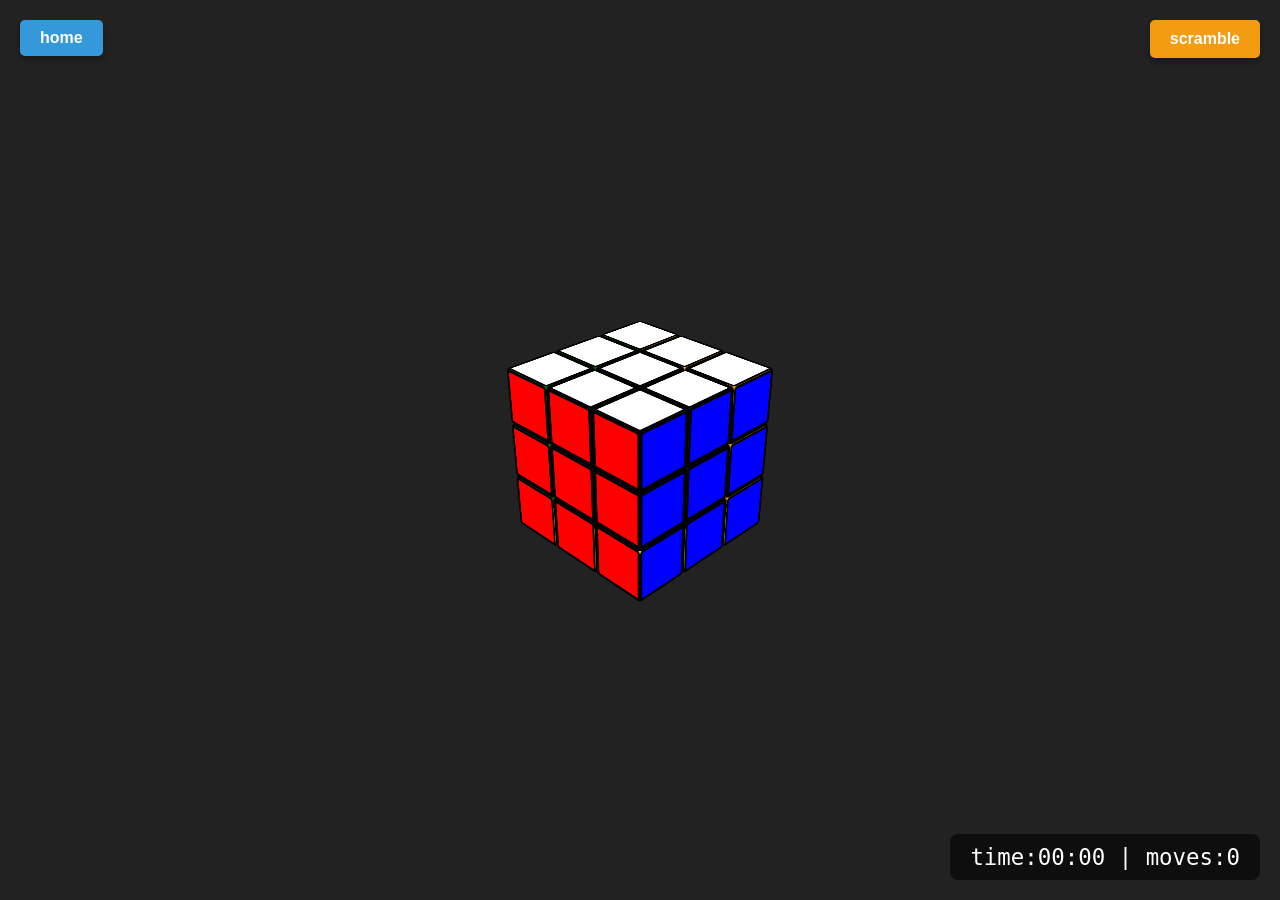
==== rubikscube/index.html @ eaffe53f "fix: home routing" ====
<!DOCTYPE html>
<html lang="en">
<head>
    <meta charset="UTF-8">
    <meta name="viewport" content="width=device-width, initial-scale=1.0">
    <link rel="stylesheet" href="style.css">
    <title>Rubik's Cube Simulator</title>
</head>
<body>
    <a id="homeBtn" href="/index.html">home</a>
    <button id="scrambleBtn">scramble</button>
    <div id="statusHUD">
        time:<span id="timerDisplay">00:00</span> | moves:<span id="moveCountDisplay">0</span>
    </div>
    <div class="scene">
        <div class="cube" id="cube">
        </div>
    </div>
    <script src="script.js"></script>
</body>
</html>
---- rubikscube/style.css ----
body {
    display: flex;
    flex-direction: column;
    justify-content: center;
    align-items: center;
    height: 100vh;
    margin: 0;
    background-color: #222;
    color: white;
    font-family: sans-serif;
    overflow: hidden;
    user-select: none; /* テキスト選択を無効化 */
}

.instructions {
    margin-bottom: 50px;
    font-size: 1.2rem;
}

.scene {
    width: 200px;
    height: 200px;
    perspective: 800px; /* 3D空間の奥行き */
}

.cube {
    width: 100%;
    height: 100%;
    position: relative;
    transform-style: preserve-3d;
    transform: rotateX(-30deg) rotateY(-45deg); /* 初期角度 */
}

.cubie {
    width: 58px;
    height: 58px;
    position: absolute;
    top: 71px; 
    left: 71px;
    transform-style: preserve-3d;
}

.layer {
    position: absolute;
    width: 100%;
    height: 100%;
    transform-style: preserve-3d;
    transition: transform 0.3s ease-in-out;
}

.face {
    position: absolute;
    width: 58px;
    height: 58px;
    background-color: #000;
    border: 3px solid #000;
    border-radius: 4px;
    box-sizing: border-box;
    cursor: grab;
}

.face:active {
    cursor: grabbing;
}

/* 各面の3D配置 (Z軸をブロックの半分=29pxずつずらす) */
.front  { transform: rotateY(  0deg) translateZ(29px); }
.back   { transform: rotateY(180deg) translateZ(29px); }
.right  { transform: rotateY( 90deg) translateZ(29px); }
.left   { transform: rotateY(-90deg) translateZ(29px); }
.top    { transform: rotateX( 90deg) translateZ(29px); }
.bottom { transform: rotateX(-90deg) translateZ(29px); }

#scrambleBtn {
    position: absolute;
    top: 20px;
    right: 20px;
    padding: 10px 20px;
    font-size: 1rem;
    font-weight: bold;
    background-color: #f39c12;
    color: #fff;
    border: none;
    border-radius: 5px;
    cursor: pointer;
    box-shadow: 0 4px 6px rgba(0,0,0,0.3);
    transition: background 0.2s, transform 0.1s;
}

#scrambleBtn:hover {
    background-color: #e67e22;
}

#scrambleBtn:active {
    transform: scale(0.95);
}

#scrambleBtn:disabled {
    background-color: #7f8c8d;
    cursor: default;
    transform: none;
}

#homeBtn {
    position: absolute;
    top: 20px;
    left: 20px;
    padding: 10px 20px;
    font-size: 1rem;
    font-weight: bold;
    background-color: #3498db;
    color: #fff;
    text-decoration: none;
    border-radius: 5px;
    cursor: pointer;
    box-shadow: 0 4px 6px rgba(0,0,0,0.3);
    transition: background 0.2s, transform 0.1s;
    font-family: sans-serif;
    line-height: 1;
}

#homeBtn:hover {
    background-color: #2980b9;
}

#homeBtn:active {
    transform: scale(0.95);
}

#statusHUD {
    position: absolute;
    right: 20px;
    bottom: 20px;
    font-size: 1.4rem;
    font-family: monospace;
    background-color: rgba(0, 0, 0, 0.6);
    color: white;
    padding: 10px 20px;
    border-radius: 8px;
    pointer-events: none; /* ドラック操作の邪魔にならないようクリック貫通 */
    z-index: 10;
}
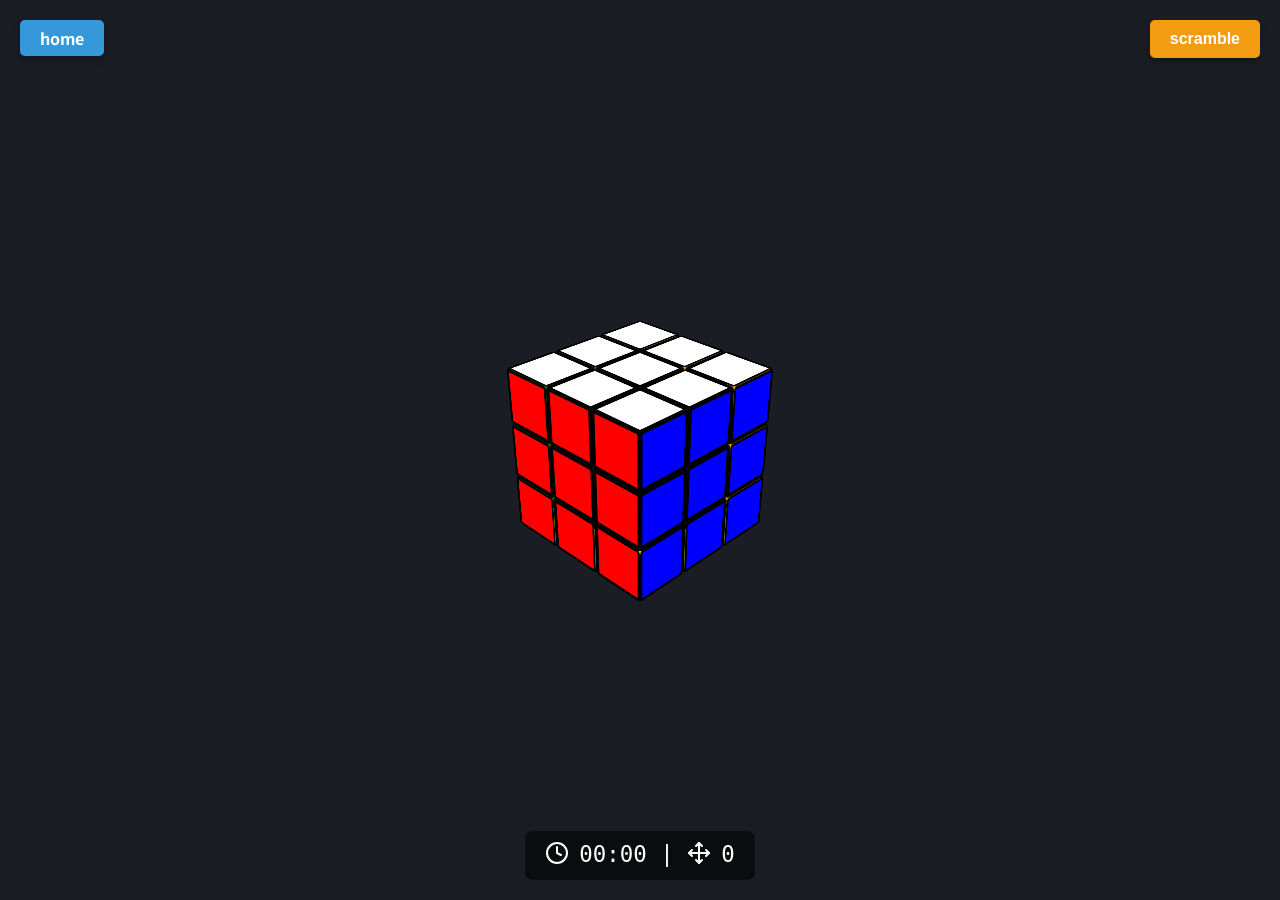
==== commit c1539d6b: "feat: タイマーアイコンとカウントアイコンの追加" ====
--- a/rubikscube/index.html
+++ b/rubikscube/index.html
@@ -3,14 +3,17 @@
 <head>
     <meta charset="UTF-8">
     <meta name="viewport" content="width=device-width, initial-scale=1.0">
+    <link rel="preconnect" href="https://fonts.googleapis.com">
+    <link rel="preconnect" href="https://fonts.gstatic.com" crossorigin>
+    <link href="https://fonts.googleapis.com/css2?family=Noto+Sans+JP:wght@100..900&family=Noto+Sans+Mono:wght@100..900&display=swap" rel="stylesheet">
     <link rel="stylesheet" href="style.css">
     <title>Rubik's Cube Simulator</title>
 </head>
 <body>
-    <a id="homeBtn" href="/index.html">home</a>
+    <a id="homeBtn" href="..">home</a>
     <button id="scrambleBtn">scramble</button>
     <div id="statusHUD">
-        time:<span id="timerDisplay">00:00</span> | moves:<span id="moveCountDisplay">0</span>
+        <span id="timerDisplay">00:00</span> | <span id="moveCountDisplay">0</span>
     </div>
     <div class="scene">
         <div class="cube" id="cube">
--- a/rubikscube/style.css
+++ b/rubikscube/style.css
@@ -5,11 +5,11 @@
     align-items: center;
     height: 100vh;
     margin: 0;
-    background-color: #222;
+    background-color: #1a1d24;
     color: white;
-    font-family: sans-serif;
+    font-family: "Noto Sans JP", sans-serif;
     overflow: hidden;
-    user-select: none; /* テキスト選択を無効化 */
+    user-select: none;
 }
 
 .instructions {
@@ -20,7 +20,7 @@
 .scene {
     width: 200px;
     height: 200px;
-    perspective: 800px; /* 3D空間の奥行き */
+    perspective: 800px;
 }
 
 .cube {
@@ -28,7 +28,7 @@
     height: 100%;
     position: relative;
     transform-style: preserve-3d;
-    transform: rotateX(-30deg) rotateY(-45deg); /* 初期角度 */
+    transform: rotateX(-30deg) rotateY(-45deg);
 }
 
 .cubie {
@@ -63,7 +63,6 @@
     cursor: grabbing;
 }
 
-/* 各面の3D配置 (Z軸をブロックの半分=29pxずつずらす) */
 .front  { transform: rotateY(  0deg) translateZ(29px); }
 .back   { transform: rotateY(180deg) translateZ(29px); }
 .right  { transform: rotateY( 90deg) translateZ(29px); }
@@ -115,7 +114,6 @@
     cursor: pointer;
     box-shadow: 0 4px 6px rgba(0,0,0,0.3);
     transition: background 0.2s, transform 0.1s;
-    font-family: sans-serif;
     line-height: 1;
 }
 
@@ -128,8 +126,8 @@
 }
 
 #statusHUD {
+    font-family: "Noto Sans Mono", monospace;
     position: absolute;
-    right: 20px;
     bottom: 20px;
     font-size: 1.4rem;
     font-family: monospace;
@@ -137,6 +135,22 @@
     color: white;
     padding: 10px 20px;
     border-radius: 8px;
-    pointer-events: none; /* ドラック操作の邪魔にならないようクリック貫通 */
+    pointer-events: none;
     z-index: 10;
 }
+
+/* タイマーアイコン */
+#timerDisplay::before {
+    content: url('data:image/svg+xml;utf8,<svg xmlns="http://www.w3.org/2000/svg" width="24" height="24" viewBox="0 0 24 24" fill="none" stroke="white" stroke-width="2" stroke-linecap="round" stroke-linejoin="round"><circle cx="12" cy="12" r="10"></circle><polyline points="12 6 12 12 16 14"></polyline></svg>');
+    display: inline-block;
+    vertical-align: middle;
+    margin-right: 10px;
+}
+
+/* カウントアイコン */
+#moveCountDisplay::before {
+    content: url('data:image/svg+xml;utf8,<svg xmlns="http://www.w3.org/2000/svg" width="24" height="24" viewBox="0 0 24 24" fill="none" stroke="white" stroke-width="2" stroke-linecap="round" stroke-linejoin="round"><polyline points="5 9 2 12 5 15"></polyline><polyline points="9 5 12 2 15 5"></polyline><polyline points="19 9 22 12 19 15"></polyline><polyline points="9 19 12 22 15 19"></polyline><line x1="2" y1="12" x2="22" y2="12"></line><line x1="12" y1="2" x2="12" y2="22"></line></svg>');
+    display: inline-block;
+    vertical-align: middle;
+    margin-right: 10px;
+}
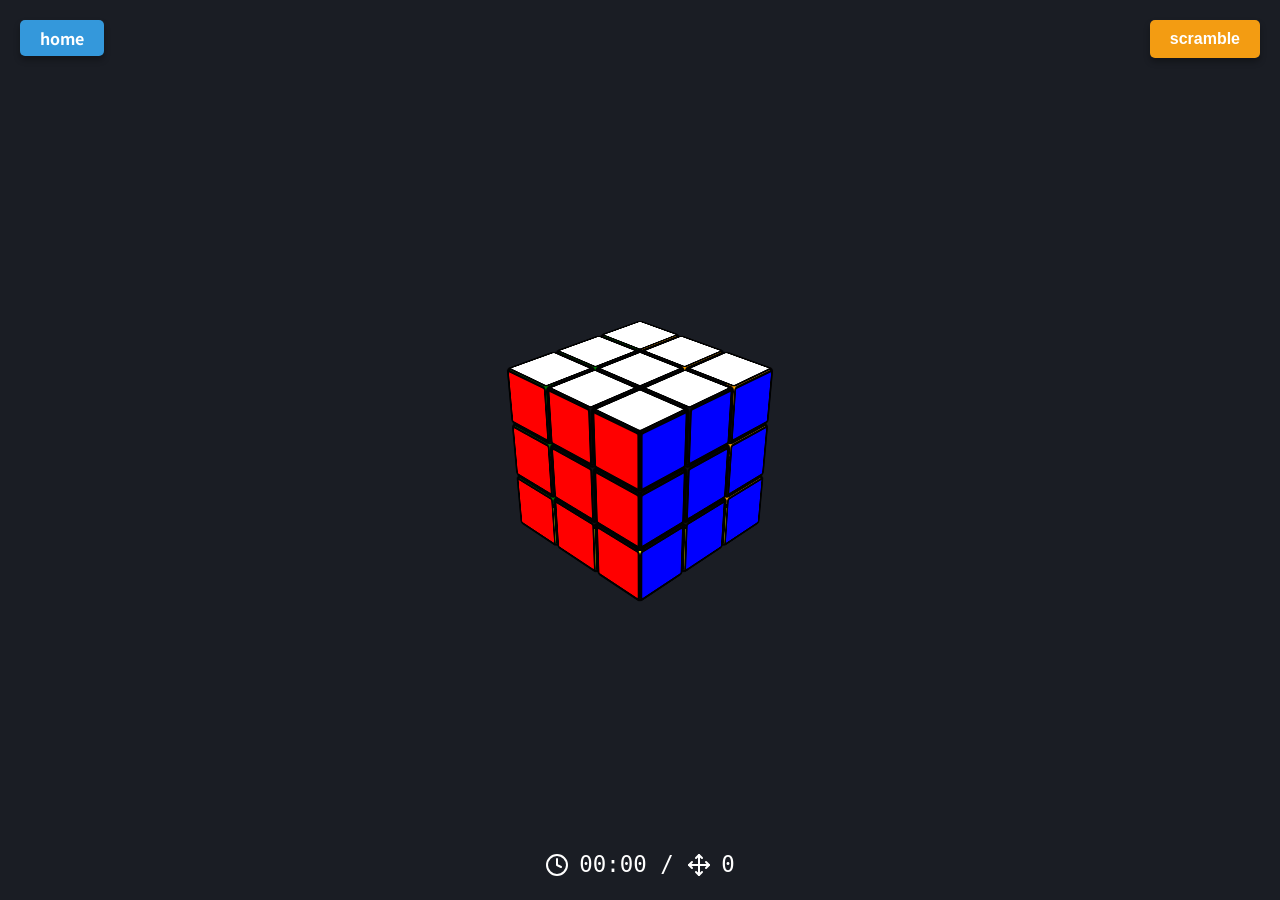
==== commit 87904097: "fix: HUDのスタイルを修正" ====
--- a/rubikscube/index.html
+++ b/rubikscube/index.html
@@ -13,7 +13,7 @@
     <a id="homeBtn" href="..">home</a>
     <button id="scrambleBtn">scramble</button>
     <div id="statusHUD">
-        <span id="timerDisplay">00:00</span> | <span id="moveCountDisplay">0</span>
+        <span id="timerDisplay">00:00</span> / <span id="moveCountDisplay">0</span>
     </div>
     <div class="scene">
         <div class="cube" id="cube">
--- a/rubikscube/style.css
+++ b/rubikscube/style.css
@@ -125,16 +125,13 @@
     transform: scale(0.95);
 }
 
+/* HUD */
 #statusHUD {
     font-family: "Noto Sans Mono", monospace;
     position: absolute;
     bottom: 20px;
     font-size: 1.4rem;
-    font-family: monospace;
-    background-color: rgba(0, 0, 0, 0.6);
     color: white;
-    padding: 10px 20px;
-    border-radius: 8px;
     pointer-events: none;
     z-index: 10;
 }
@@ -145,6 +142,8 @@
     display: inline-block;
     vertical-align: middle;
     margin-right: 10px;
+    position: relative;
+    top: 2px;
 }
 
 /* カウントアイコン */
@@ -153,4 +152,6 @@
     display: inline-block;
     vertical-align: middle;
     margin-right: 10px;
+    position: relative;
+    top: 2px;
 }
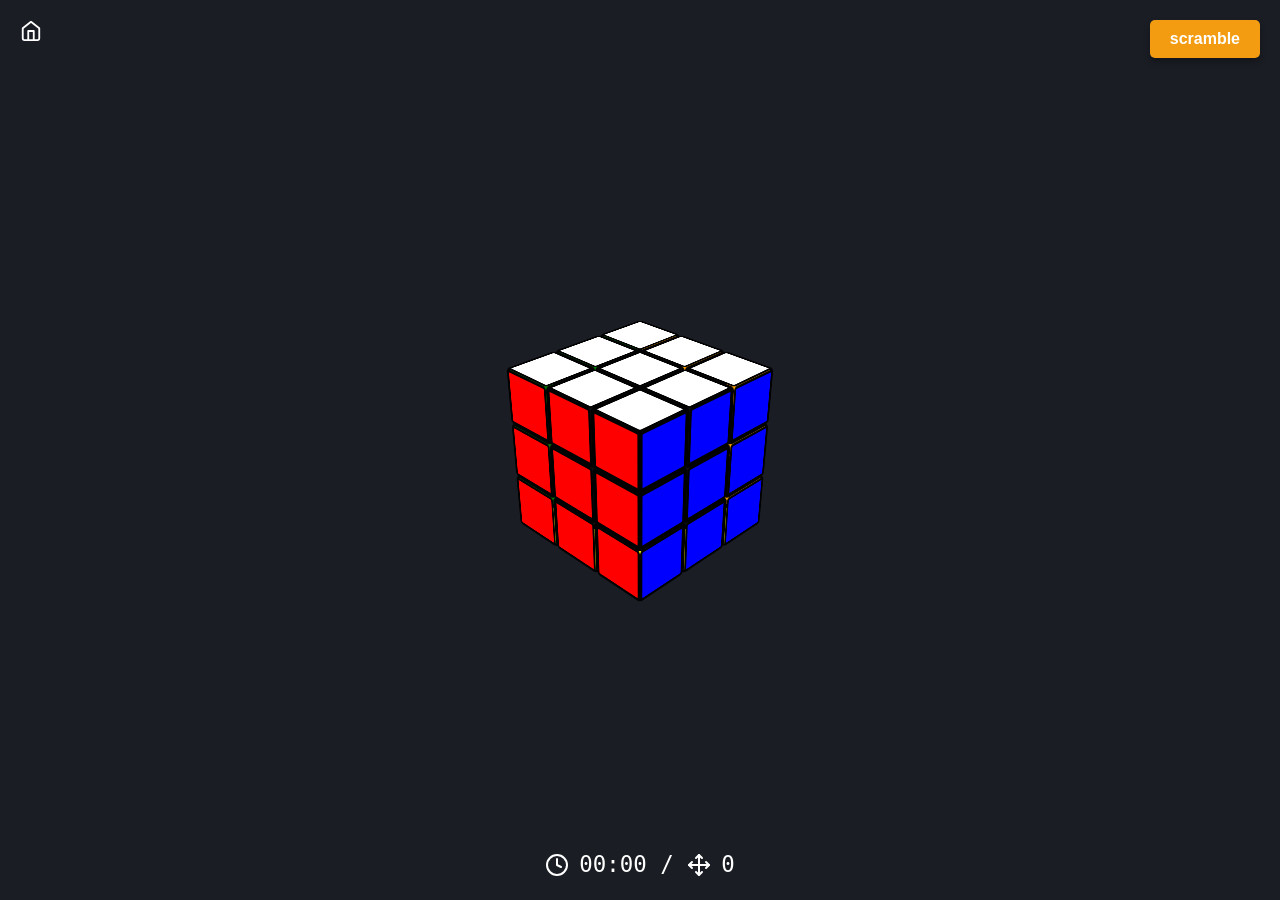
==== commit 0e681ae7: "fix: ホームへのリンクのスタイルを修正" ====
--- a/rubikscube/index.html
+++ b/rubikscube/index.html
@@ -3,22 +3,42 @@
 <head>
     <meta charset="UTF-8">
     <meta name="viewport" content="width=device-width, initial-scale=1.0">
+    <!-- Google Fonts -->
     <link rel="preconnect" href="https://fonts.googleapis.com">
     <link rel="preconnect" href="https://fonts.gstatic.com" crossorigin>
     <link href="https://fonts.googleapis.com/css2?family=Noto+Sans+JP:wght@100..900&family=Noto+Sans+Mono:wght@100..900&display=swap" rel="stylesheet">
+    <!-- CSS -->
     <link rel="stylesheet" href="style.css">
     <title>Rubik's Cube Simulator</title>
 </head>
 <body>
-    <a id="homeBtn" href="..">home</a>
+    <a id="homeBtn" href=".." aria-label="Home" title="ホーム">
+        <svg
+            xmlns="http://www.w3.org/2000/svg"
+            width="22" height="22"
+            viewBox="0 0 24 24"
+            fill="none"
+            stroke="currentColor"
+            stroke-width="2"
+            stroke-linecap="round"
+            stroke-linejoin="round"
+        >
+            <path d="M3 9l9-7 9 7v11a2 2 0 0 1-2 2H5a2 2 0 0 1-2-2z"></path>
+            <polyline points="9 22 9 12 15 12 15 22"></polyline>
+        </svg>
+    </a>
+
     <button id="scrambleBtn">scramble</button>
+
     <div id="statusHUD">
         <span id="timerDisplay">00:00</span> / <span id="moveCountDisplay">0</span>
     </div>
+
     <div class="scene">
         <div class="cube" id="cube">
         </div>
     </div>
+    
     <script src="script.js"></script>
 </body>
 </html>
--- a/rubikscube/style.css
+++ b/rubikscube/style.css
@@ -104,25 +104,8 @@
     position: absolute;
     top: 20px;
     left: 20px;
-    padding: 10px 20px;
-    font-size: 1rem;
-    font-weight: bold;
-    background-color: #3498db;
-    color: #fff;
-    text-decoration: none;
-    border-radius: 5px;
+    color: white;
     cursor: pointer;
-    box-shadow: 0 4px 6px rgba(0,0,0,0.3);
-    transition: background 0.2s, transform 0.1s;
-    line-height: 1;
-}
-
-#homeBtn:hover {
-    background-color: #2980b9;
-}
-
-#homeBtn:active {
-    transform: scale(0.95);
 }
 
 /* HUD */
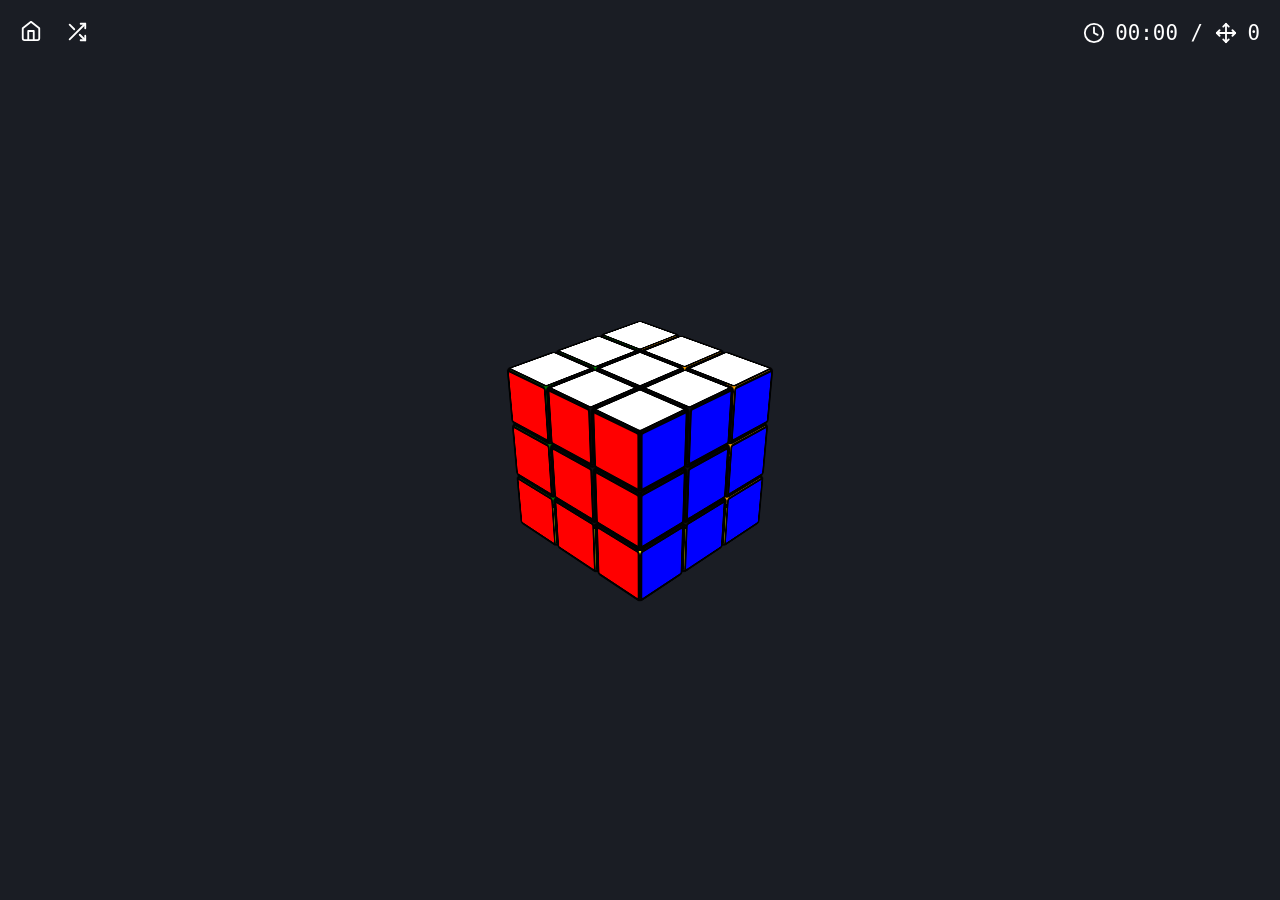
==== commit 4cff0398: "fix: スクランブルボタンのスタイルを修正" ====
--- a/rubikscube/index.html
+++ b/rubikscube/index.html
@@ -12,7 +12,7 @@
     <title>Rubik's Cube Simulator</title>
 </head>
 <body>
-    <a id="homeBtn" href=".." aria-label="Home" title="ホーム">
+    <a id="homeBtn" href=".." aria-label="Home" title="Home">
         <svg
             xmlns="http://www.w3.org/2000/svg"
             width="22" height="22"
@@ -28,7 +28,24 @@
         </svg>
     </a>
 
-    <button id="scrambleBtn">scramble</button>
+    <button id="scrambleBtn" aria-label="Scramble" title="Scramble">
+        <svg
+            xmlns="http://www.w3.org/2000/svg"
+            width="22" height="22"
+            viewBox="0 0 24 24"
+            fill="none"
+            stroke="currentColor"
+            stroke-width="2"
+            stroke-linecap="round"
+            stroke-linejoin="round"
+        >
+            <polyline points="16 3 21 3 21 8"></polyline>
+            <line x1="4" y1="20" x2="21" y2="3"></line>
+            <polyline points="21 16 21 21 16 21"></polyline>
+            <line x1="15" y1="15" x2="21" y2="21"></line>
+            <line x1="4" y1="4" x2="9" y2="9"></line>
+        </svg>
+    </button>
 
     <div id="statusHUD">
         <span id="timerDisplay">00:00</span> / <span id="moveCountDisplay">0</span>
@@ -38,7 +55,7 @@
         <div class="cube" id="cube">
         </div>
     </div>
-    
+
     <script src="script.js"></script>
 </body>
 </html>
--- a/rubikscube/style.css
+++ b/rubikscube/style.css
@@ -70,36 +70,23 @@
 .top    { transform: rotateX( 90deg) translateZ(29px); }
 .bottom { transform: rotateX(-90deg) translateZ(29px); }
 
+/* スクランブルボタン */
 #scrambleBtn {
     position: absolute;
     top: 20px;
-    right: 20px;
-    padding: 10px 20px;
-    font-size: 1rem;
-    font-weight: bold;
-    background-color: #f39c12;
-    color: #fff;
+    left: 60px;
+    color: white;
+    cursor: pointer;
+    background: none;
     border: none;
-    border-radius: 5px;
-    cursor: pointer;
-    box-shadow: 0 4px 6px rgba(0,0,0,0.3);
-    transition: background 0.2s, transform 0.1s;
-}
-
-#scrambleBtn:hover {
-    background-color: #e67e22;
-}
-
-#scrambleBtn:active {
-    transform: scale(0.95);
 }
 
 #scrambleBtn:disabled {
-    background-color: #7f8c8d;
     cursor: default;
-    transform: none;
+    color: #555;
 }
 
+/* ホームボタン */
 #homeBtn {
     position: absolute;
     top: 20px;
@@ -112,16 +99,16 @@
 #statusHUD {
     font-family: "Noto Sans Mono", monospace;
     position: absolute;
-    bottom: 20px;
-    font-size: 1.4rem;
+    top: 20px;
+    right: 20px;
+    font-size: 1.3rem;
     color: white;
     pointer-events: none;
-    z-index: 10;
 }
 
 /* タイマーアイコン */
 #timerDisplay::before {
-    content: url('data:image/svg+xml;utf8,<svg xmlns="http://www.w3.org/2000/svg" width="24" height="24" viewBox="0 0 24 24" fill="none" stroke="white" stroke-width="2" stroke-linecap="round" stroke-linejoin="round"><circle cx="12" cy="12" r="10"></circle><polyline points="12 6 12 12 16 14"></polyline></svg>');
+    content: url('data:image/svg+xml;utf8,<svg xmlns="http://www.w3.org/2000/svg" width="22" height="22" viewBox="0 0 24 24" fill="none" stroke="white" stroke-width="2" stroke-linecap="round" stroke-linejoin="round"><circle cx="12" cy="12" r="10"></circle><polyline points="12 6 12 12 16 14"></polyline></svg>');
     display: inline-block;
     vertical-align: middle;
     margin-right: 10px;
@@ -131,7 +118,7 @@
 
 /* カウントアイコン */
 #moveCountDisplay::before {
-    content: url('data:image/svg+xml;utf8,<svg xmlns="http://www.w3.org/2000/svg" width="24" height="24" viewBox="0 0 24 24" fill="none" stroke="white" stroke-width="2" stroke-linecap="round" stroke-linejoin="round"><polyline points="5 9 2 12 5 15"></polyline><polyline points="9 5 12 2 15 5"></polyline><polyline points="19 9 22 12 19 15"></polyline><polyline points="9 19 12 22 15 19"></polyline><line x1="2" y1="12" x2="22" y2="12"></line><line x1="12" y1="2" x2="12" y2="22"></line></svg>');
+    content: url('data:image/svg+xml;utf8,<svg xmlns="http://www.w3.org/2000/svg" width="22" height="22" viewBox="0 0 24 24" fill="none" stroke="white" stroke-width="2" stroke-linecap="round" stroke-linejoin="round"><polyline points="5 9 2 12 5 15"></polyline><polyline points="9 5 12 2 15 5"></polyline><polyline points="19 9 22 12 19 15"></polyline><polyline points="9 19 12 22 15 19"></polyline><line x1="2" y1="12" x2="22" y2="12"></line><line x1="12" y1="2" x2="12" y2="22"></line></svg>');
     display: inline-block;
     vertical-align: middle;
     margin-right: 10px;
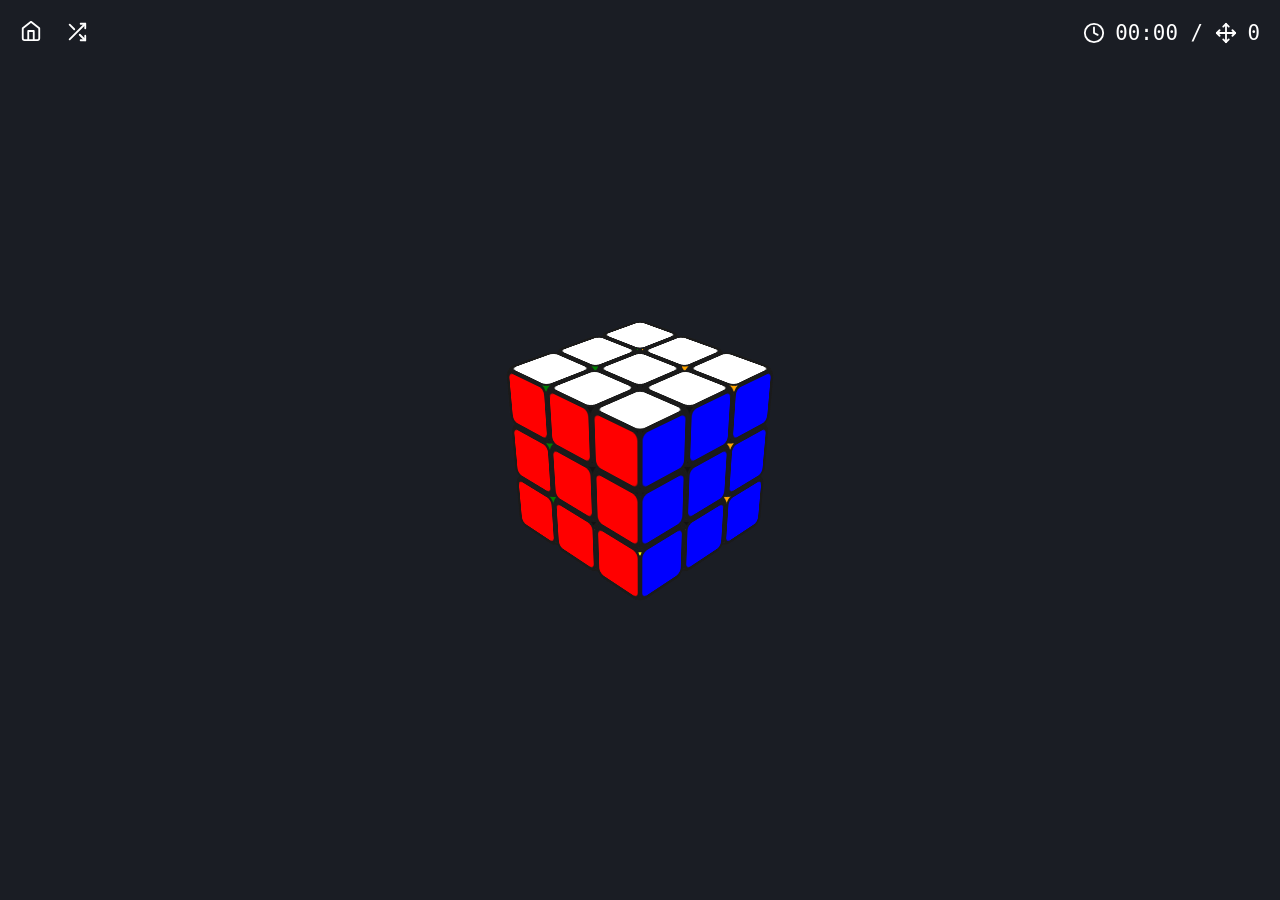
==== commit e0858b33: "fix: すべてのスタイルを整理" ====
--- a/rubikscube/index.html
+++ b/rubikscube/index.html
@@ -3,15 +3,19 @@
 <head>
     <meta charset="UTF-8">
     <meta name="viewport" content="width=device-width, initial-scale=1.0">
+    
     <!-- Google Fonts -->
     <link rel="preconnect" href="https://fonts.googleapis.com">
     <link rel="preconnect" href="https://fonts.gstatic.com" crossorigin>
     <link href="https://fonts.googleapis.com/css2?family=Noto+Sans+JP:wght@100..900&family=Noto+Sans+Mono:wght@100..900&display=swap" rel="stylesheet">
+
     <!-- CSS -->
     <link rel="stylesheet" href="style.css">
+
     <title>Rubik's Cube Simulator</title>
 </head>
 <body>
+    <!-- ホームボタン -->
     <a id="homeBtn" href=".." aria-label="Home" title="Home">
         <svg
             xmlns="http://www.w3.org/2000/svg"
@@ -28,6 +32,7 @@
         </svg>
     </a>
 
+    <!-- スクランブルボタン -->
     <button id="scrambleBtn" aria-label="Scramble" title="Scramble">
         <svg
             xmlns="http://www.w3.org/2000/svg"
@@ -47,15 +52,18 @@
         </svg>
     </button>
 
+    <!-- HUD -->
     <div id="statusHUD">
         <span id="timerDisplay">00:00</span> / <span id="moveCountDisplay">0</span>
     </div>
 
+    <!-- キューブ -->
     <div class="scene">
         <div class="cube" id="cube">
         </div>
     </div>
 
+    <!-- スクリプト -->
     <script src="script.js"></script>
 </body>
 </html>
--- a/rubikscube/style.css
+++ b/rubikscube/style.css
@@ -1,3 +1,4 @@
+/* ページ全体 */
 body {
     display: flex;
     flex-direction: column;
@@ -12,17 +13,14 @@
     user-select: none;
 }
 
-.instructions {
-    margin-bottom: 50px;
-    font-size: 1.2rem;
-}
-
+/* シーン全体 */
 .scene {
     width: 200px;
     height: 200px;
     perspective: 800px;
 }
 
+/* キューブ全体 */
 .cube {
     width: 100%;
     height: 100%;
@@ -31,15 +29,17 @@
     transform: rotateX(-30deg) rotateY(-45deg);
 }
 
+/* 各ブロック */
 .cubie {
-    width: 58px;
-    height: 58px;
+    width: 60px;
+    height: 60px;
     position: absolute;
-    top: 71px; 
-    left: 71px;
+    top: 70px; 
+    left: 70px;
     transform-style: preserve-3d;
 }
 
+/* アニメーション用 */
 .layer {
     position: absolute;
     width: 100%;
@@ -48,13 +48,14 @@
     transition: transform 0.3s ease-in-out;
 }
 
+/* フェイス */
 .face {
     position: absolute;
-    width: 58px;
-    height: 58px;
-    background-color: #000;
-    border: 3px solid #000;
-    border-radius: 4px;
+    width: 60px;
+    height: 60px;
+    background-color: #1a1a1a;
+    border: 4px solid #1a1a1a;
+    border-radius: 10px;
     box-sizing: border-box;
     cursor: grab;
 }
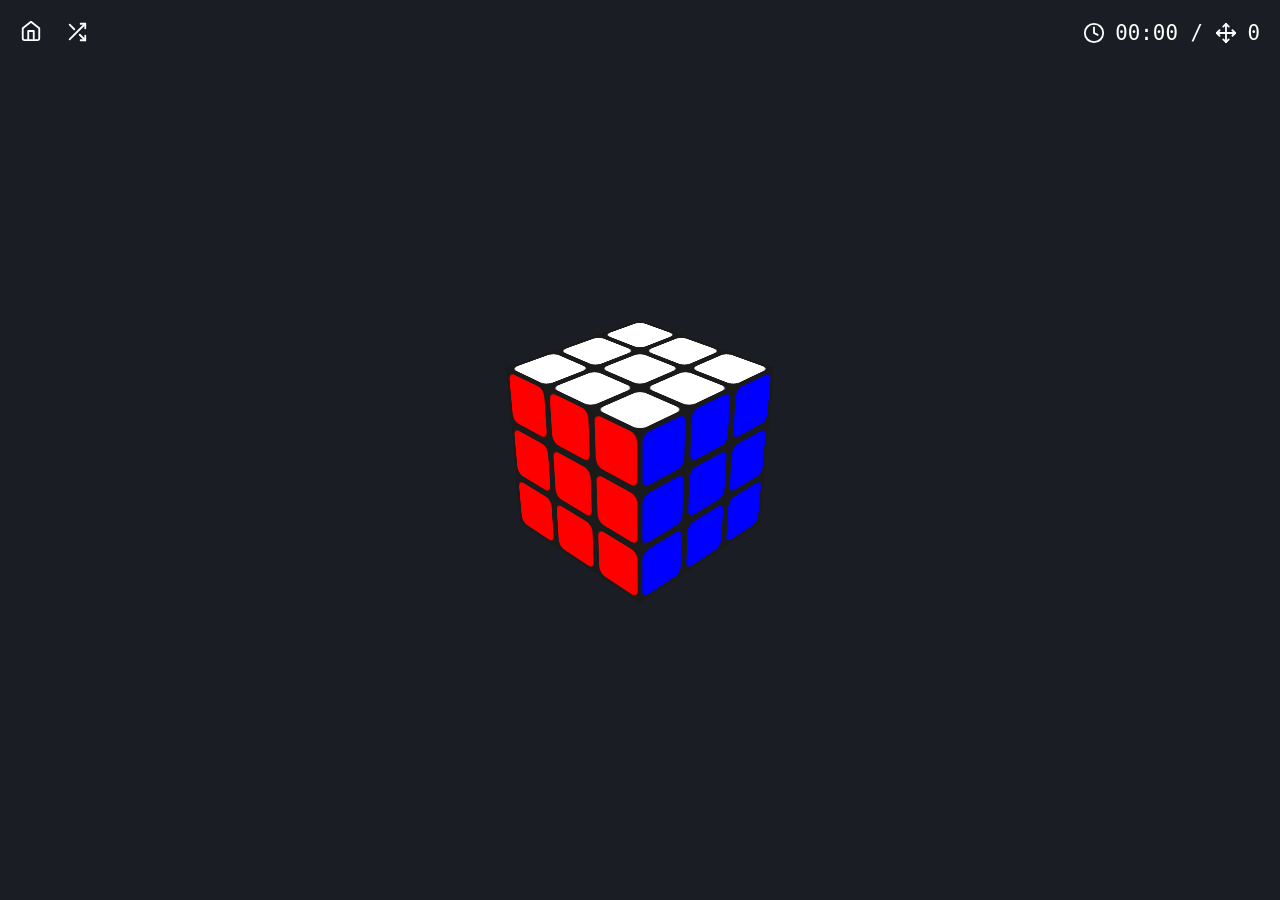
==== commit 935bcace: "feat: SEO対策" ====
--- a/rubikscube/index.html
+++ b/rubikscube/index.html
@@ -3,18 +3,71 @@
 <head>
     <meta charset="UTF-8">
     <meta name="viewport" content="width=device-width, initial-scale=1.0">
+
+    <!-- SEO -->
+    <title>Rubik's Cube Simulator | Puzzle Collection</title>
+    <meta name="description" content="Simple Rubik's Cube Simulator in the browser, with scramble, timer, and move counter features.">
+    <meta name="robots" content="index, follow">
+    <link rel="canonical" href="https://sone0123.github.io/classic/rubikscube/">
+
+    <!-- SEO: OG & Twitter -->
+    <meta property="og:type" content="website">
+    <meta property="og:site_name" content="Puzzle Collection">
+    <meta property="og:title" content="Rubik's Cube Simulator | Puzzle Collection">
+    <meta property="og:description" content="Simple Rubik's Cube Simulator in the browser, with scramble, timer, and move counter features.">
+    <meta property="og:url" content="https://sone0123.github.io/classic/rubikscube/">
+    <meta property="og:image" content="https://sone0123.github.io/classic/public/web-app-manifest-512x512.png">
+    <meta name="twitter:card" content="summary">
+    <meta name="twitter:title" content="Rubik's Cube Simulator | Puzzle Collection">
+    <meta name="twitter:description" content="Simple Rubik's Cube Simulator in the browser, with scramble, timer, and move counter features.">
+    <meta name="twitter:image" content="https://sone0123.github.io/classic/public/web-app-manifest-512x512.png">
     
     <!-- Google Fonts -->
     <link rel="preconnect" href="https://fonts.googleapis.com">
     <link rel="preconnect" href="https://fonts.gstatic.com" crossorigin>
     <link href="https://fonts.googleapis.com/css2?family=Noto+Sans+JP:wght@100..900&family=Noto+Sans+Mono:wght@100..900&display=swap" rel="stylesheet">
 
+    <!-- Favicon -->
+    <link rel="icon" type="image/png" href="../public/favicon-96x96.png" sizes="96x96" />
+    <link rel="icon" type="image/svg+xml" href="../public/favicon.svg" />
+    <link rel="shortcut icon" href="../public/favicon.ico" />
+    <link rel="apple-touch-icon" sizes="180x180" href="../public/apple-touch-icon.png" />
+    <meta name="apple-mobile-web-app-title" content="Puzzles" />
+    <link rel="manifest" href="../public/site.webmanifest" />
+
     <!-- CSS -->
     <link rel="stylesheet" href="style.css">
 
-    <title>Rubik's Cube Simulator</title>
+    <!-- SEO: Structured data -->
+    <script type="application/ld+json">
+    {
+        "@context": "https://schema.org",
+        "@type": "VideoGame",
+        "name": "Rubik's Cube Simulator",
+        "url": "https://sone0123.github.io/classic/rubikscube/",
+        "description": "A simple Rubik's Cube Simulator in the browser, with scramble, timer, and move counter features.",
+        "applicationCategory": "Game",
+        "operatingSystem": "Web browser",
+        "publisher": {
+            "@type": "Person",
+            "name": "Sone",
+            "url": "https://github.com/sone0123"
+        },
+        "isPartOf": {
+            "@type": "WebSite",
+            "name": "Puzzle Collection",
+            "url": "https://sone0123.github.io/classic/"
+        }
+    }
+    </script>
 </head>
 <body>
+    <!-- SEO: Accessibility -->
+    <main class="visually-hidden">
+        <h1>Rubik's Cube Simulator</h1>
+        <p>Simple Rubik's Cube Simulator in the browser, with scramble, timer, and move counter features.</p>
+    </main>
+
     <!-- ホームボタン -->
     <a id="homeBtn" href=".." aria-label="Home" title="Home">
         <svg
--- a/rubikscube/style.css
+++ b/rubikscube/style.css
@@ -11,6 +11,19 @@
     font-family: "Noto Sans JP", sans-serif;
     overflow: hidden;
     user-select: none;
+}
+
+/* SEO: Accessibility */
+.visually-hidden {
+    position: absolute;
+    width: 1px;
+    height: 1px;
+    padding: 0;
+    margin: -1px;
+    overflow: hidden;
+    clip: rect(0, 0, 0, 0);
+    white-space: nowrap;
+    border: 0;
 }
 
 /* シーン全体 */
@@ -54,10 +67,19 @@
     width: 60px;
     height: 60px;
     background-color: #1a1a1a;
-    border: 4px solid #1a1a1a;
-    border-radius: 10px;
     box-sizing: border-box;
     cursor: grab;
+}
+
+.face::before {
+    content: '';
+    position: absolute;
+    top: 4px;
+    left: 4px;
+    right: 4px;
+    bottom: 4px;
+    background-color: var(--face-color, #1a1a1a);
+    border-radius: 8px;
 }
 
 .face:active {
